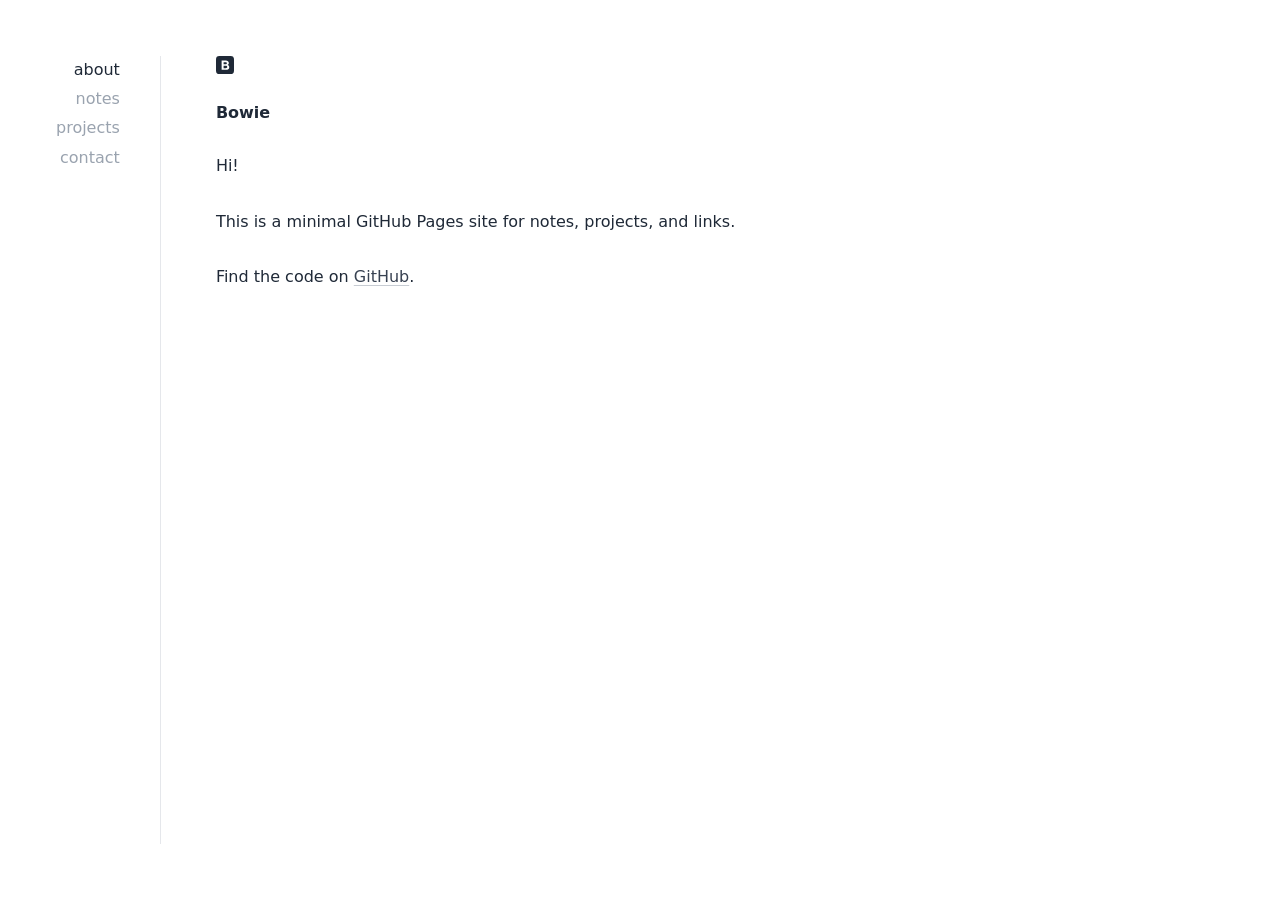
==== index.html @ 849b03dd "Publish portfolio template" ====
<!doctype html>
<html lang="en">
  <head>
    <meta charset="utf-8">
    <meta name="viewport" content="width=device-width, initial-scale=1">
    <meta name="description" content="Bowie's minimal GitHub Pages site.">
    <meta name="theme-color" content="#ffffff">
    <title>Bowie</title>
    <link rel="icon" href="assets/img/mark.svg" type="image/svg+xml">
    <link rel="stylesheet" href="assets/css/styles.css">
  </head>
  <body>
    <div class="layout">
      <nav class="nav" aria-label="Primary navigation">
        <a href="index.html" aria-current="page">about</a>
        <a href="notes.html">notes</a>
        <a href="projects.html">projects</a>
        <a href="contact.html">contact</a>
      </nav>

      <main class="content">
        <article>
          <img class="mark" src="assets/img/mark.svg" alt="">
          <h1>Bowie</h1>
          <p>Hi!</p>
          <p>This is a minimal GitHub Pages site for notes, projects, and links.</p>
          <p>Find the code on <a href="https://github.com/bowosc">GitHub</a>.</p>
        </article>
      </main>
    </div>
  </body>
</html>
---- assets/css/styles.css ----
:root {
  color-scheme: only light;
  --bg: #ffffff;
  --text: #1f2937;
  --muted: #9aa3af;
  --link: #374151;
  --line: #e5e7eb;
  --focus: #6b7280;
}

* {
  box-sizing: border-box;
}

html {
  min-width: 320px;
}

body {
  margin: 0;
  padding: 24px;
  background: var(--bg);
  color: var(--text);
  font-family: ui-sans-serif, system-ui, -apple-system, BlinkMacSystemFont, "Segoe UI", sans-serif;
  font-size: 14px;
  line-height: 1.7;
  letter-spacing: 0;
  text-rendering: optimizeLegibility;
}

.layout {
  display: flex;
  align-items: flex-start;
}

.nav {
  display: flex;
  flex-direction: column;
  flex: 0 0 72px;
  gap: 2px;
  padding-right: 24px;
  text-align: right;
  text-transform: lowercase;
}

.nav a {
  display: block;
  color: var(--muted);
  text-decoration: none;
}

.nav a:hover,
.nav a:focus-visible,
.nav a[aria-current="page"] {
  color: var(--text);
}

.nav a:focus-visible,
.content a:focus-visible {
  border-radius: 2px;
  outline: 1px dotted var(--focus);
  outline-offset: 2px;
}

.content {
  position: relative;
  max-width: 640px;
  min-height: calc(100vh - 48px);
  padding-left: 32px;
}

.content::before {
  position: absolute;
  top: 0;
  bottom: 0;
  left: 0;
  width: 1px;
  background: var(--line);
  content: "";
}

article {
  max-width: 560px;
}

.mark {
  display: block;
  width: 18px;
  height: 18px;
  margin: 0 0 28px;
}

h1 {
  margin: 0 0 28px;
  color: var(--text);
  font-size: 1rem;
  font-weight: 600;
  line-height: 1.4;
}

p {
  margin: 28px 0 0;
}

a {
  color: var(--link);
}

.content a {
  text-decoration: underline;
  text-decoration-color: #c7ccd3;
  text-underline-offset: 3px;
}

.content a:hover {
  text-decoration-color: var(--text);
}

.list {
  display: grid;
  gap: 6px;
  margin: 28px 0 0;
  padding: 0;
  list-style: none;
}

.list li {
  color: var(--muted);
}

time {
  color: var(--muted);
}

@media (min-width: 640px) {
  body {
    padding: 40px;
    font-size: 15px;
  }

  .nav {
    flex-basis: 80px;
    padding-right: 32px;
  }

  .content {
    min-height: calc(100vh - 80px);
    padding-left: 40px;
  }
}

@media (min-width: 900px) {
  body {
    padding: 56px;
    font-size: 16px;
  }

  .nav {
    padding-right: 40px;
  }

  .content {
    min-height: calc(100vh - 112px);
    padding-left: 56px;
  }
}

@media (max-width: 520px) {
  .layout {
    display: block;
  }

  .nav {
    flex-direction: row;
    justify-content: flex-end;
    gap: 10px;
    padding: 0 0 24px;
  }

  .content {
    min-height: auto;
    padding: 24px 0 0;
  }

  .content::before {
    right: 0;
    bottom: auto;
    width: auto;
    height: 1px;
  }
}
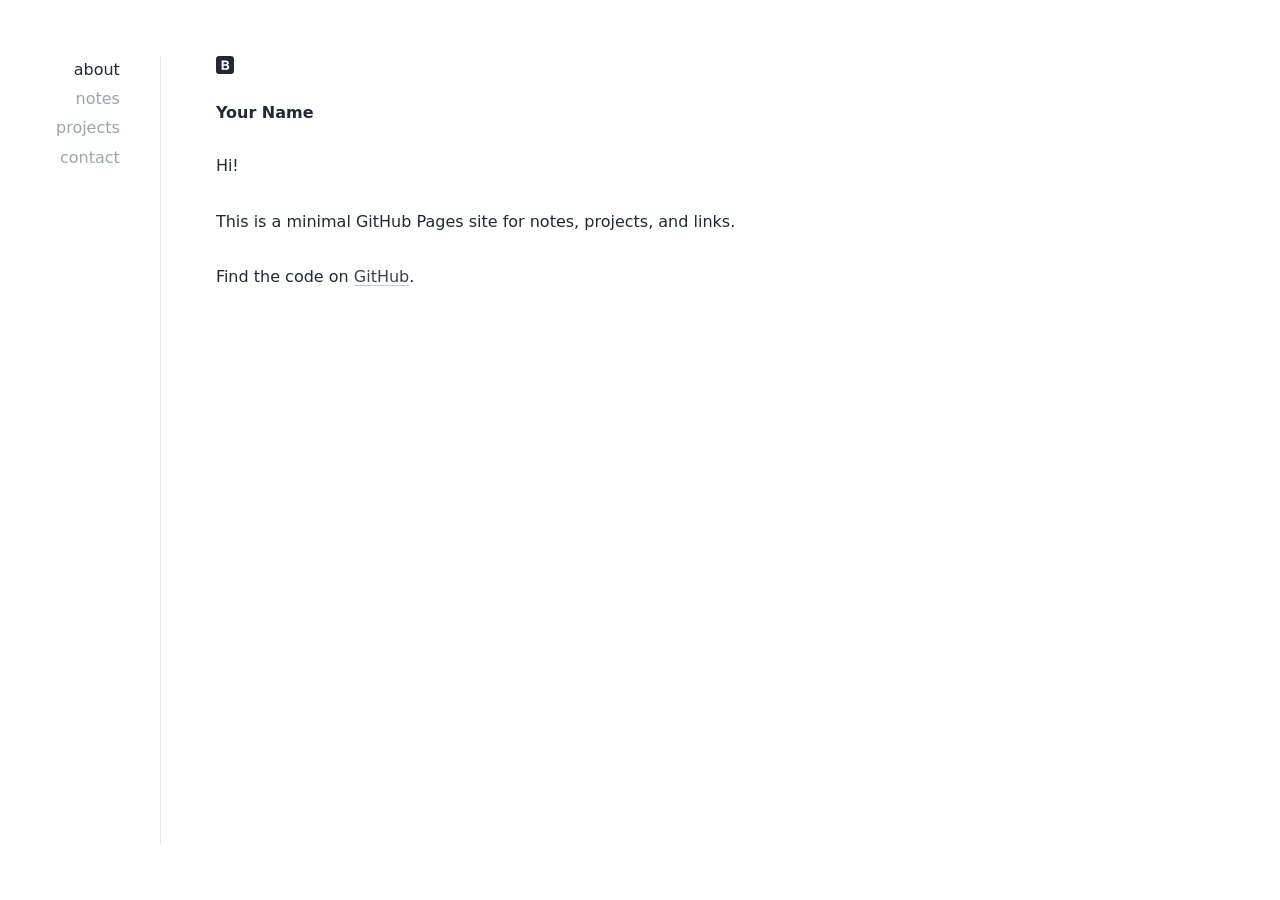
==== commit c50f6533: "Publish Classic portfolio template" ====
--- a/index.html
+++ b/index.html
@@ -3,9 +3,9 @@
   <head>
     <meta charset="utf-8">
     <meta name="viewport" content="width=device-width, initial-scale=1">
-    <meta name="description" content="Bowie's minimal GitHub Pages site.">
+    <meta name="description" content="A somewhat minimal GitHub Pages site.">
     <meta name="theme-color" content="#ffffff">
-    <title>Bowie</title>
+    <title>Your Site</title>
     <link rel="icon" href="assets/img/mark.svg" type="image/svg+xml">
     <link rel="stylesheet" href="assets/css/styles.css">
   </head>
@@ -21,10 +21,10 @@
       <main class="content">
         <article>
           <img class="mark" src="assets/img/mark.svg" alt="">
-          <h1>Bowie</h1>
+          <h1>Your Name</h1>
           <p>Hi!</p>
           <p>This is a minimal GitHub Pages site for notes, projects, and links.</p>
-          <p>Find the code on <a href="https://github.com/bowosc">GitHub</a>.</p>
+          <p>Find the code on <a href="https://github.com/">GitHub</a>.</p>
         </article>
       </main>
     </div>
--- a/assets/css/styles.css
+++ b/assets/css/styles.css
@@ -36,11 +36,13 @@
 .nav {
   display: flex;
   flex-direction: column;
-  flex: 0 0 72px;
+  /* Grow to fit the longest page name (so titles don't wrap), up to a sensible cap. */
+  flex: 0 0 auto;
+  min-width: 72px;
+  max-width: 240px;
   gap: 2px;
   padding-right: 24px;
   text-align: right;
-  text-transform: lowercase;
 }
 
 .nav a {
@@ -139,7 +141,7 @@
   }
 
   .nav {
-    flex-basis: 80px;
+    min-width: 80px;
     padding-right: 32px;
   }
 
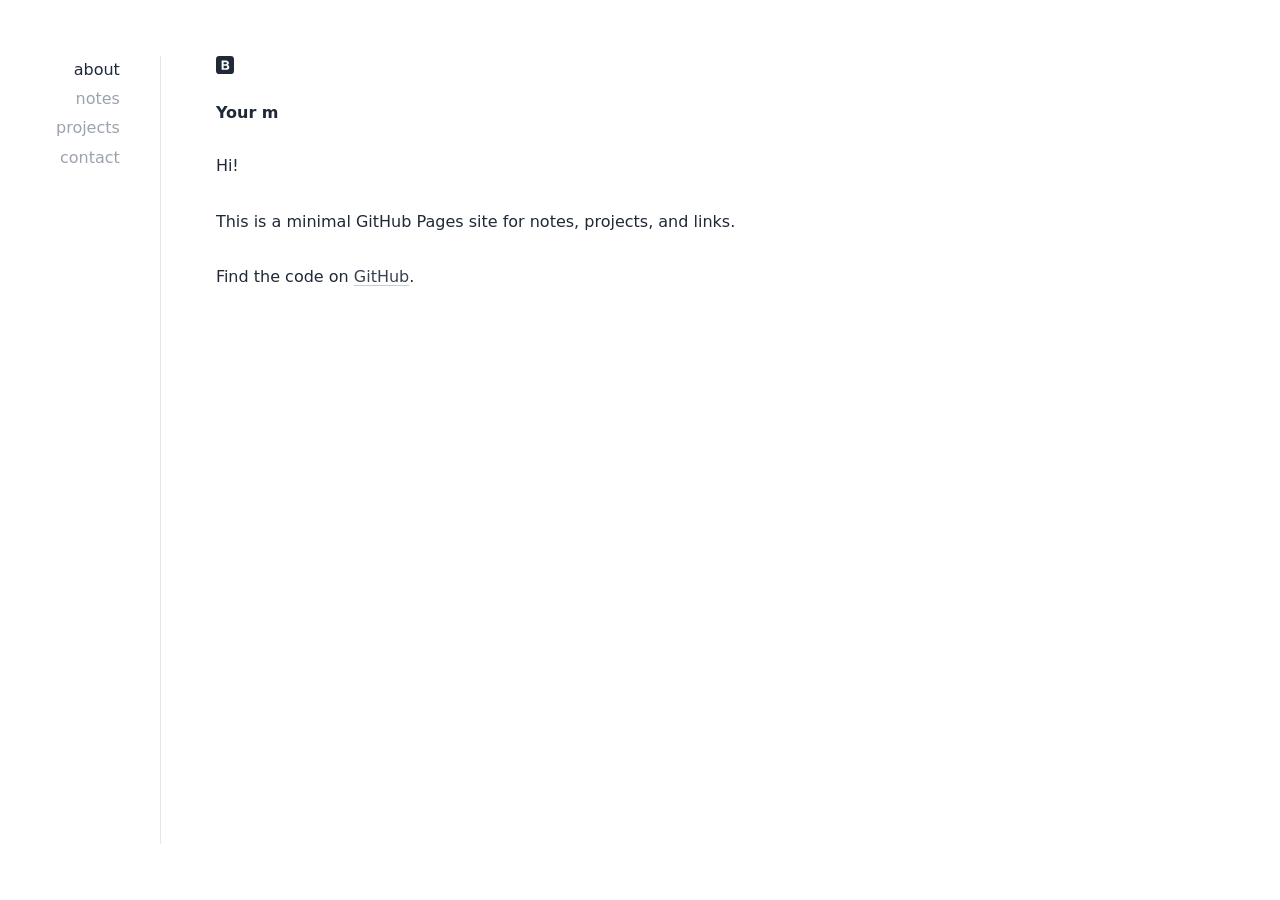
==== commit 5cc50253: "Edit site content" ====
--- a/index.html
+++ b/index.html
@@ -1,6 +1,5 @@
 <!doctype html>
-<html lang="en">
-  <head>
+<html lang="en"><head>
     <meta charset="utf-8">
     <meta name="viewport" content="width=device-width, initial-scale=1">
     <meta name="description" content="A somewhat minimal GitHub Pages site.">
@@ -21,12 +20,13 @@
       <main class="content">
         <article>
           <img class="mark" src="assets/img/mark.svg" alt="">
-          <h1>Your Name</h1>
+          <h1>Your m</h1>
           <p>Hi!</p>
           <p>This is a minimal GitHub Pages site for notes, projects, and links.</p>
           <p>Find the code on <a href="https://github.com/">GitHub</a>.</p>
         </article>
       </main>
     </div>
-  </body>
-</html>
+  
+
+</body></html>
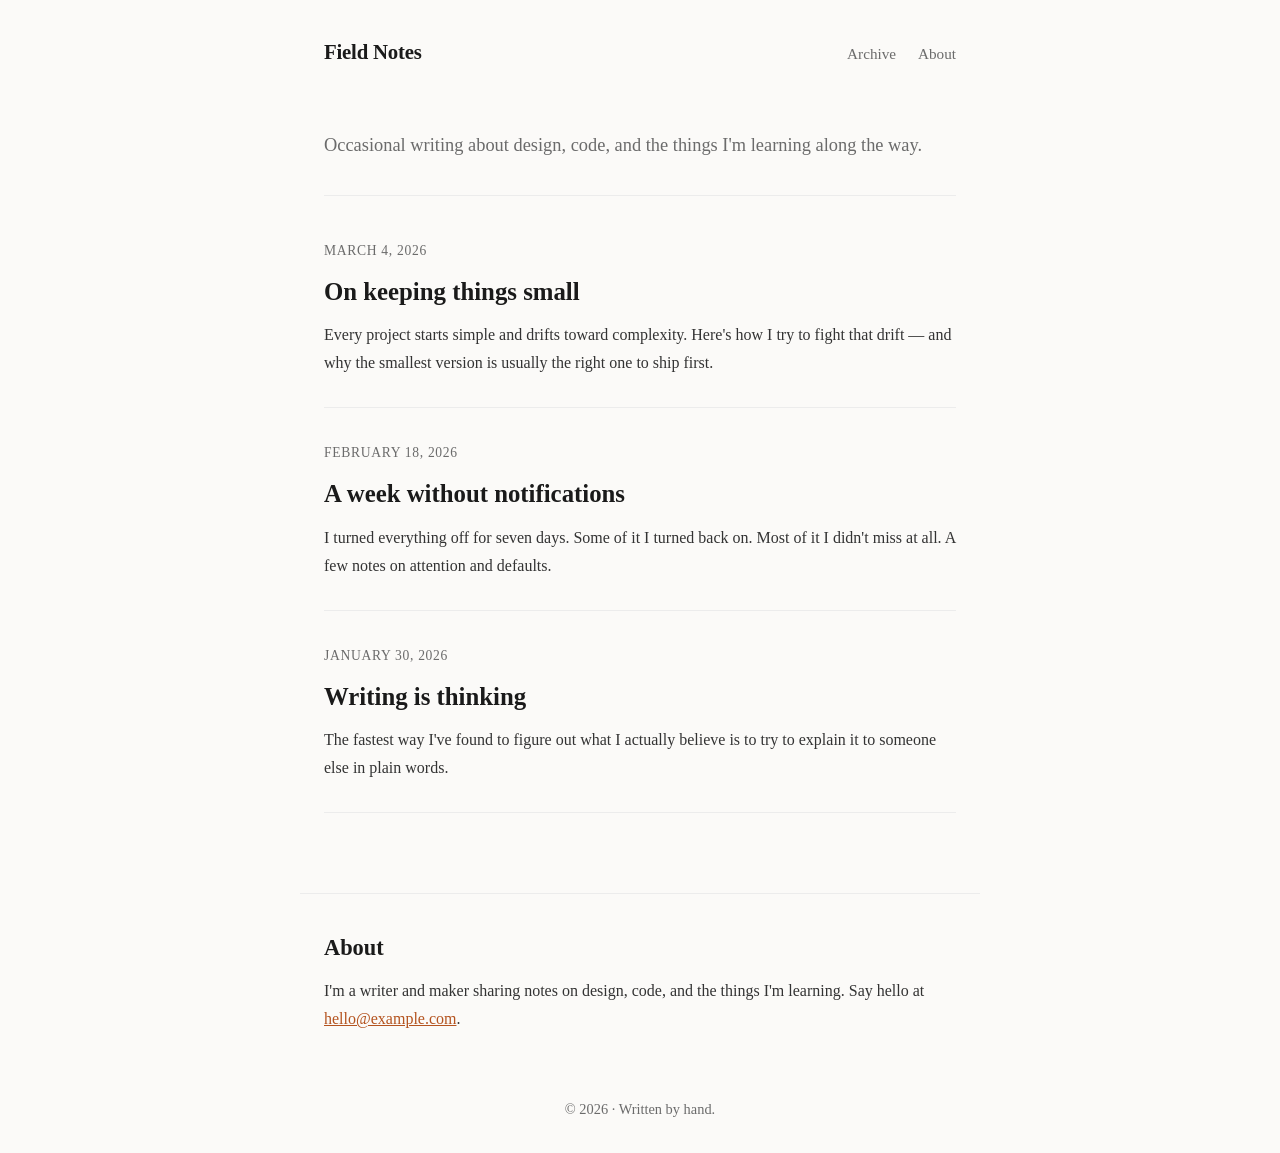
==== commit b16b3c7c: "Publish Minimal Blog template" ====
--- a/index.html
+++ b/index.html
@@ -1,32 +1,61 @@
 <!doctype html>
-<html lang="en"><head>
-    <meta charset="utf-8">
-    <meta name="viewport" content="width=device-width, initial-scale=1">
-    <meta name="description" content="A somewhat minimal GitHub Pages site.">
-    <meta name="theme-color" content="#ffffff">
-    <title>Your Site</title>
-    <link rel="icon" href="assets/img/mark.svg" type="image/svg+xml">
-    <link rel="stylesheet" href="assets/css/styles.css">
+<html lang="en">
+  <head>
+    <meta charset="utf-8" />
+    <meta name="viewport" content="width=device-width, initial-scale=1" />
+    <title>Field Notes</title>
+    <style>
+      :root { --ink: #1a1a1a; --muted: #6b6b6b; --accent: #b4531f; --line: #ececec; }
+      * { box-sizing: border-box; }
+      body { margin: 0; font-family: Georgia, "Times New Roman", serif; color: var(--ink); background: #fbfaf8; line-height: 1.75; }
+      nav { display: flex; justify-content: space-between; align-items: baseline; max-width: 680px; margin: 0 auto; padding: 34px 24px 0; }
+      nav .brand { font-size: 1.3rem; font-weight: 700; letter-spacing: -0.01em; }
+      nav a { color: var(--muted); text-decoration: none; margin-left: 18px; font-size: 0.95rem; }
+      nav a:hover { color: var(--accent); }
+      main { max-width: 680px; margin: 0 auto; padding: 40px 24px 80px; }
+      .lede { font-size: 1.15rem; color: var(--muted); border-bottom: 1px solid var(--line); padding-bottom: 34px; margin-bottom: 10px; }
+      article { padding: 30px 0; border-bottom: 1px solid var(--line); }
+      article .date { color: var(--muted); font-size: 0.85rem; text-transform: uppercase; letter-spacing: 0.05em; }
+      article h2 { margin: 6px 0 8px; font-size: 1.55rem; }
+      article h2 a { color: var(--ink); text-decoration: none; }
+      article h2 a:hover { color: var(--accent); }
+      article p { margin: 0; color: #333; }
+      footer { text-align: center; color: var(--muted); padding: 30px; font-size: 0.9rem; }
+    </style>
   </head>
   <body>
-    <div class="layout">
-      <nav class="nav" aria-label="Primary navigation">
-        <a href="index.html" aria-current="page">about</a>
-        <a href="notes.html">notes</a>
-        <a href="projects.html">projects</a>
-        <a href="contact.html">contact</a>
-      </nav>
+    <nav>
+      <span class="brand">Field Notes</span>
+      <div>
+        <a href="#posts">Archive</a>
+        <a href="#about">About</a>
+      </div>
+    </nav>
+    <main id="posts">
+      <p class="lede">Occasional writing about design, code, and the things I'm learning along the way.</p>
 
-      <main class="content">
-        <article>
-          <img class="mark" src="assets/img/mark.svg" alt="">
-          <h1>Your m</h1>
-          <p>Hi!</p>
-          <p>This is a minimal GitHub Pages site for notes, projects, and links.</p>
-          <p>Find the code on <a href="https://github.com/">GitHub</a>.</p>
-        </article>
-      </main>
-    </div>
-  
+      <article>
+        <span class="date">March 4, 2026</span>
+        <h2><a href="#">On keeping things small</a></h2>
+        <p>Every project starts simple and drifts toward complexity. Here's how I try to fight that drift — and why the smallest version is usually the right one to ship first.</p>
+      </article>
 
-</body></html>+      <article>
+        <span class="date">February 18, 2026</span>
+        <h2><a href="#">A week without notifications</a></h2>
+        <p>I turned everything off for seven days. Some of it I turned back on. Most of it I didn't miss at all. A few notes on attention and defaults.</p>
+      </article>
+
+      <article>
+        <span class="date">January 30, 2026</span>
+        <h2><a href="#">Writing is thinking</a></h2>
+        <p>The fastest way I've found to figure out what I actually believe is to try to explain it to someone else in plain words.</p>
+      </article>
+    </main>
+    <section id="about" style="max-width:680px;margin:0 auto;padding:34px 24px;border-top:1px solid var(--line);">
+      <h2 style="font-size:1.4rem;margin:0 0 10px;">About</h2>
+      <p style="margin:0;color:#333;">I'm a writer and maker sharing notes on design, code, and the things I'm learning. Say hello at <a href="mailto:hello@example.com" style="color:var(--accent);">hello@example.com</a>.</p>
+    </section>
+    <footer>© 2026 · Written by hand.</footer>
+  </body>
+</html>
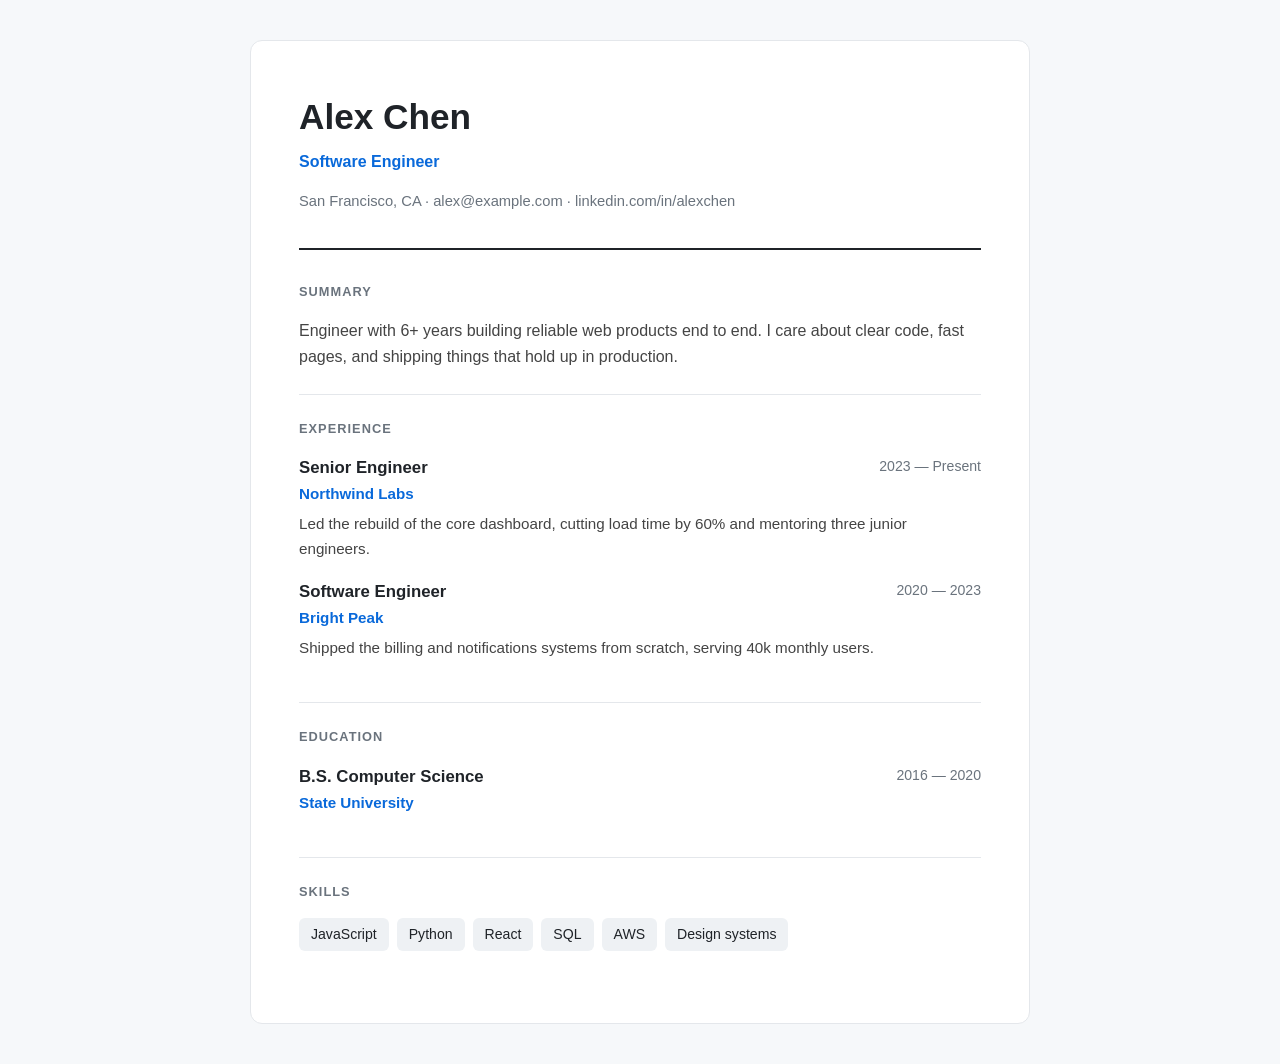
==== commit 5e094f23: "Switch template" ====
--- a/index.html
+++ b/index.html
@@ -1,61 +1,74 @@
 <!doctype html>
-<html lang="en">
-  <head>
-    <meta charset="utf-8" />
-    <meta name="viewport" content="width=device-width, initial-scale=1" />
-    <title>Field Notes</title>
+<html lang="en"><head>
+    <meta charset="utf-8">
+    <meta name="viewport" content="width=device-width, initial-scale=1">
+    <title>Alex Chen — Resume</title>
     <style>
-      :root { --ink: #1a1a1a; --muted: #6b6b6b; --accent: #b4531f; --line: #ececec; }
+      :root { --ink: #1f2328; --muted: #6a737d; --accent: #0969da; --line: #e4e7eb; }
       * { box-sizing: border-box; }
-      body { margin: 0; font-family: Georgia, "Times New Roman", serif; color: var(--ink); background: #fbfaf8; line-height: 1.75; }
-      nav { display: flex; justify-content: space-between; align-items: baseline; max-width: 680px; margin: 0 auto; padding: 34px 24px 0; }
-      nav .brand { font-size: 1.3rem; font-weight: 700; letter-spacing: -0.01em; }
-      nav a { color: var(--muted); text-decoration: none; margin-left: 18px; font-size: 0.95rem; }
-      nav a:hover { color: var(--accent); }
-      main { max-width: 680px; margin: 0 auto; padding: 40px 24px 80px; }
-      .lede { font-size: 1.15rem; color: var(--muted); border-bottom: 1px solid var(--line); padding-bottom: 34px; margin-bottom: 10px; }
-      article { padding: 30px 0; border-bottom: 1px solid var(--line); }
-      article .date { color: var(--muted); font-size: 0.85rem; text-transform: uppercase; letter-spacing: 0.05em; }
-      article h2 { margin: 6px 0 8px; font-size: 1.55rem; }
-      article h2 a { color: var(--ink); text-decoration: none; }
-      article h2 a:hover { color: var(--accent); }
-      article p { margin: 0; color: #333; }
-      footer { text-align: center; color: var(--muted); padding: 30px; font-size: 0.9rem; }
+      body { margin: 0; font-family: -apple-system, BlinkMacSystemFont, "Segoe UI", Helvetica, Arial, sans-serif; color: var(--ink); background: #f6f8fa; line-height: 1.6; }
+      main { max-width: 780px; margin: 40px auto; background: #fff; border: 1px solid var(--line); border-radius: 12px; padding: 48px; }
+      header { border-bottom: 2px solid var(--ink); padding-bottom: 20px; margin-bottom: 8px; }
+      header h1 { margin: 0; font-size: 2.2rem; }
+      header .role { color: var(--accent); font-weight: 700; margin: 4px 0 10px; }
+      header .contact { color: var(--muted); font-size: 0.92rem; }
+      header .contact a { color: var(--muted); text-decoration: none; }
+      section { padding: 24px 0; border-bottom: 1px solid var(--line); }
+      section:last-of-type { border-bottom: none; }
+      h2 { font-size: 0.8rem; text-transform: uppercase; letter-spacing: 0.08em; color: var(--muted); margin: 0 0 16px; }
+      .item { margin-bottom: 18px; }
+      .item .top { display: flex; justify-content: space-between; gap: 12px; }
+      .item h3 { margin: 0; font-size: 1.05rem; }
+      .item .when { color: var(--muted); font-size: 0.88rem; white-space: nowrap; }
+      .item .org { color: var(--accent); font-weight: 600; font-size: 0.95rem; }
+      .item p { margin: 6px 0 0; color: #444; font-size: 0.95rem; }
+      .skills { display: flex; flex-wrap: wrap; gap: 8px; }
+      .skills span { background: #eef1f4; border-radius: 6px; padding: 5px 12px; font-size: 0.88rem; }
+      @media (max-width: 600px) { main { padding: 28px; margin: 16px; } }
     </style>
   </head>
   <body>
-    <nav>
-      <span class="brand">Field Notes</span>
-      <div>
-        <a href="#posts">Archive</a>
-        <a href="#about">About</a>
-      </div>
-    </nav>
-    <main id="posts">
-      <p class="lede">Occasional writing about design, code, and the things I'm learning along the way.</p>
+    <main>
+      <header>
+        <h1>Alex Chen</h1>
+        <p class="role">Software Engineer</p>
+        <p class="contact">San Francisco, CA · <a href="mailto:alex@example.com">alex@example.com</a> · <a href="#">linkedin.com/in/alexchen</a></p>
+      </header>
 
-      <article>
-        <span class="date">March 4, 2026</span>
-        <h2><a href="#">On keeping things small</a></h2>
-        <p>Every project starts simple and drifts toward complexity. Here's how I try to fight that drift — and why the smallest version is usually the right one to ship first.</p>
-      </article>
+      <section>
+        <h2>Summary</h2>
+        <p style="margin:0;color:#444;">Engineer with 6+ years building reliable web products end to end. I care about clear code, fast pages, and shipping things that hold up in production.</p>
+      </section>
 
-      <article>
-        <span class="date">February 18, 2026</span>
-        <h2><a href="#">A week without notifications</a></h2>
-        <p>I turned everything off for seven days. Some of it I turned back on. Most of it I didn't miss at all. A few notes on attention and defaults.</p>
-      </article>
+      <section>
+        <h2>Experience</h2>
+        
+        
+      <div class="item">
+          <div class="top"><h3>Senior Engineer</h3><span class="when">2023 — Present</span></div>
+          <div class="org">Northwind Labs</div>
+          <p>Led the rebuild of the core dashboard, cutting load time by 60% and mentoring three junior engineers.</p>
+        </div><div class="item">
+          <div class="top"><h3>Software Engineer</h3><span class="when">2020 — 2023</span></div>
+          <div class="org">Bright Peak</div>
+          <p>Shipped the billing and notifications systems from scratch, serving 40k monthly users.</p>
+        </div></section>
 
-      <article>
-        <span class="date">January 30, 2026</span>
-        <h2><a href="#">Writing is thinking</a></h2>
-        <p>The fastest way I've found to figure out what I actually believe is to try to explain it to someone else in plain words.</p>
-      </article>
+      <section>
+        <h2>Education</h2>
+        <div class="item">
+          <div class="top"><h3>B.S. Computer Science</h3><span class="when">2016 — 2020</span></div>
+          <div class="org">State University</div>
+        </div>
+      </section>
+
+      <section>
+        <h2>Skills</h2>
+        <div class="skills">
+          <span>JavaScript</span><span>Python</span><span>React</span><span>SQL</span><span>AWS</span><span>Design systems</span>
+        </div>
+      </section>
     </main>
-    <section id="about" style="max-width:680px;margin:0 auto;padding:34px 24px;border-top:1px solid var(--line);">
-      <h2 style="font-size:1.4rem;margin:0 0 10px;">About</h2>
-      <p style="margin:0;color:#333;">I'm a writer and maker sharing notes on design, code, and the things I'm learning. Say hello at <a href="mailto:hello@example.com" style="color:var(--accent);">hello@example.com</a>.</p>
-    </section>
-    <footer>© 2026 · Written by hand.</footer>
-  </body>
-</html>
+  
+
+</body></html>
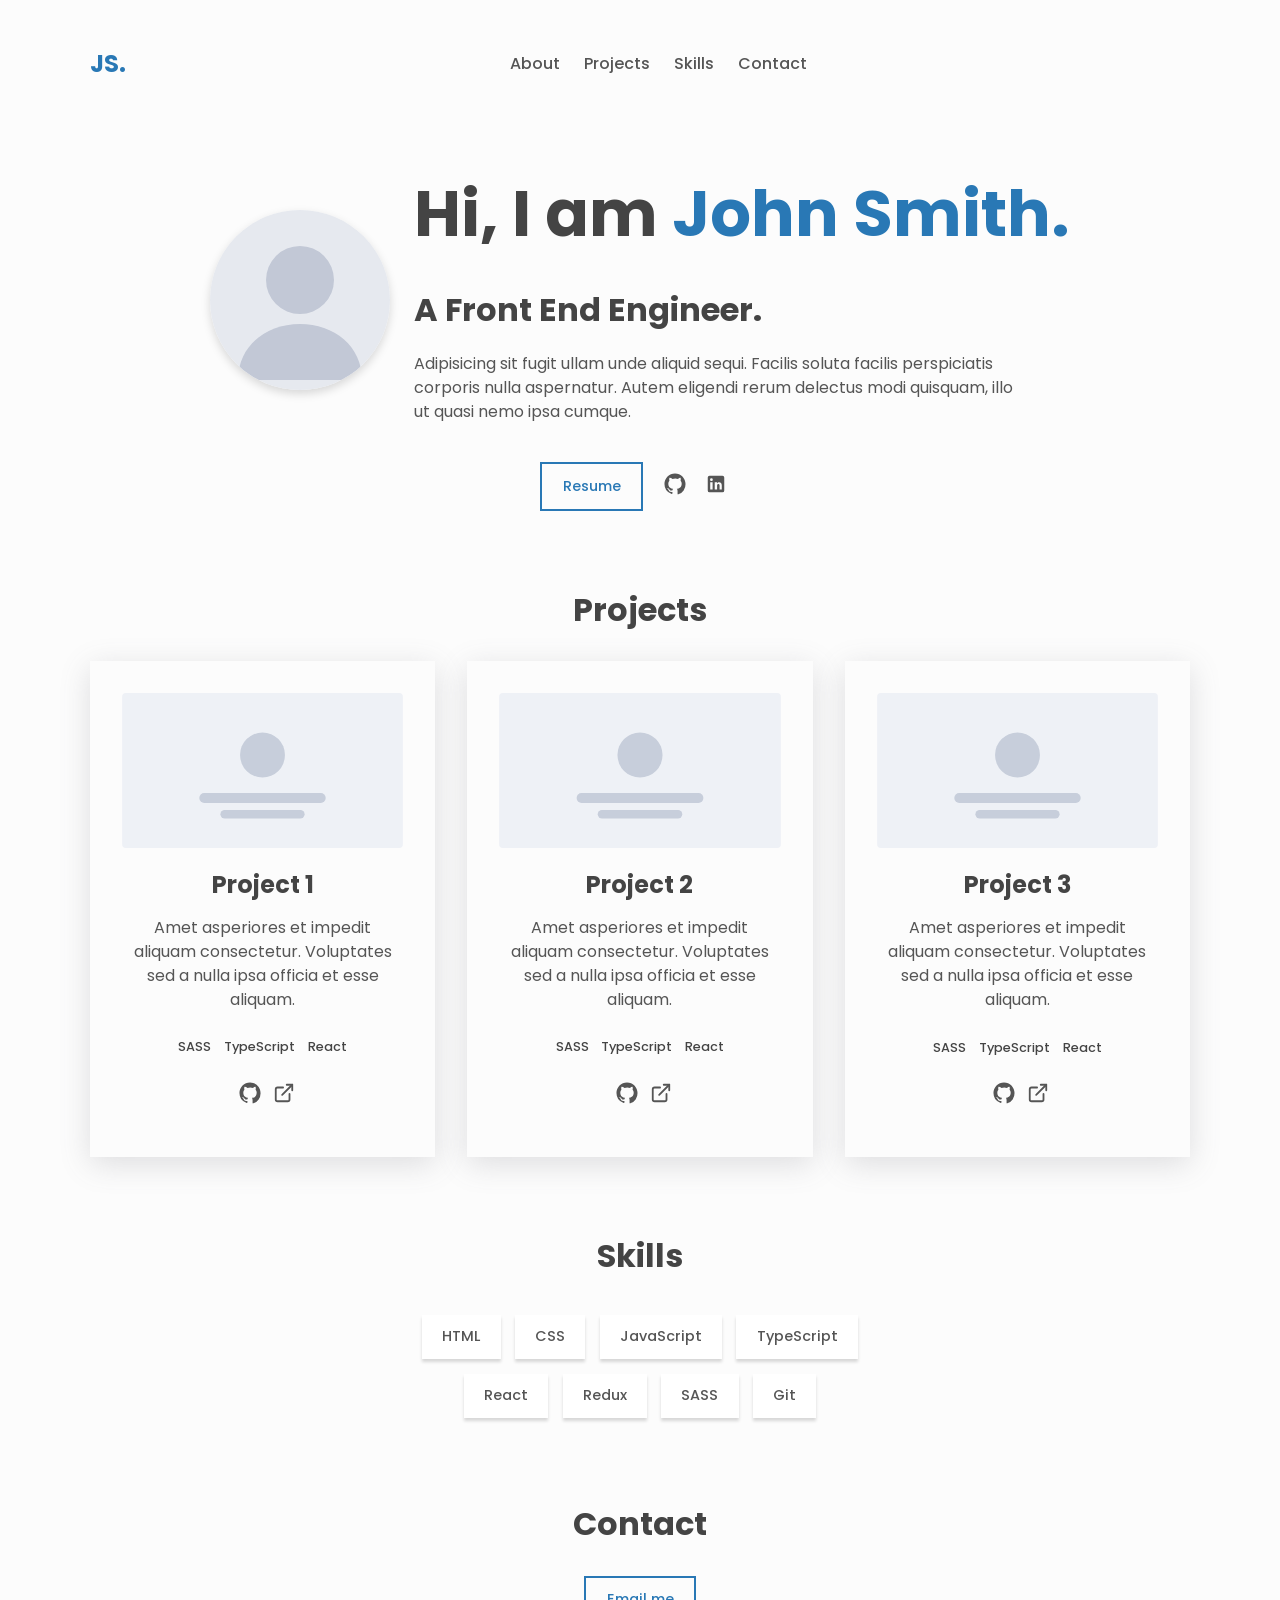
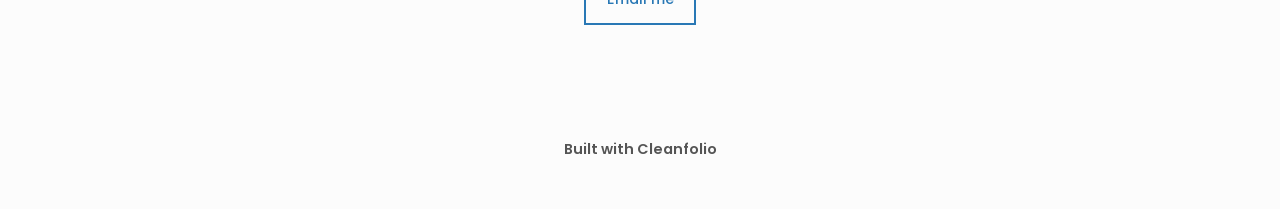
==== commit adb614d9: "Switch template" ====
--- a/index.html
+++ b/index.html
@@ -2,73 +2,144 @@
 <html lang="en"><head>
     <meta charset="utf-8">
     <meta name="viewport" content="width=device-width, initial-scale=1">
-    <title>Alex Chen — Resume</title>
-    <style>
-      :root { --ink: #1f2328; --muted: #6a737d; --accent: #0969da; --line: #e4e7eb; }
-      * { box-sizing: border-box; }
-      body { margin: 0; font-family: -apple-system, BlinkMacSystemFont, "Segoe UI", Helvetica, Arial, sans-serif; color: var(--ink); background: #f6f8fa; line-height: 1.6; }
-      main { max-width: 780px; margin: 40px auto; background: #fff; border: 1px solid var(--line); border-radius: 12px; padding: 48px; }
-      header { border-bottom: 2px solid var(--ink); padding-bottom: 20px; margin-bottom: 8px; }
-      header h1 { margin: 0; font-size: 2.2rem; }
-      header .role { color: var(--accent); font-weight: 700; margin: 4px 0 10px; }
-      header .contact { color: var(--muted); font-size: 0.92rem; }
-      header .contact a { color: var(--muted); text-decoration: none; }
-      section { padding: 24px 0; border-bottom: 1px solid var(--line); }
-      section:last-of-type { border-bottom: none; }
-      h2 { font-size: 0.8rem; text-transform: uppercase; letter-spacing: 0.08em; color: var(--muted); margin: 0 0 16px; }
-      .item { margin-bottom: 18px; }
-      .item .top { display: flex; justify-content: space-between; gap: 12px; }
-      .item h3 { margin: 0; font-size: 1.05rem; }
-      .item .when { color: var(--muted); font-size: 0.88rem; white-space: nowrap; }
-      .item .org { color: var(--accent); font-weight: 600; font-size: 0.95rem; }
-      .item p { margin: 6px 0 0; color: #444; font-size: 0.95rem; }
-      .skills { display: flex; flex-wrap: wrap; gap: 8px; }
-      .skills span { background: #eef1f4; border-radius: 6px; padding: 5px 12px; font-size: 0.88rem; }
-      @media (max-width: 600px) { main { padding: 28px; margin: 16px; } }
-    </style>
+    <meta name="description" content="A clean, minimal personal portfolio.">
+    <title>Cleanfolio</title>
+    <link rel="preconnect" href="https://fonts.googleapis.com">
+    <link rel="preconnect" href="https://fonts.gstatic.com" crossorigin="">
+    <link href="https://fonts.googleapis.com/css2?family=Poppins:wght@400;500;600;700&amp;display=swap" rel="stylesheet">
+    <link rel="icon" href="assets/img/favicon.svg" type="image/svg+xml">
+    <link rel="stylesheet" href="assets/css/styles.css">
   </head>
   <body>
-    <main>
-      <header>
-        <h1>Alex Chen</h1>
-        <p class="role">Software Engineer</p>
-        <p class="contact">San Francisco, CA · <a href="mailto:alex@example.com">alex@example.com</a> · <a href="#">linkedin.com/in/alexchen</a></p>
+    <div class="app light" id="top">
+      <header class="header center">
+        <h3><a href="#top" class="link">JS.</a></h3>
+        <nav class="center nav" aria-label="Primary">
+          <ul class="nav__list">
+            <li class="nav__list-item"><a href="#about" class="link link--nav">About</a></li>
+            <li class="nav__list-item"><a href="#projects" class="link link--nav">Projects</a></li>
+            <li class="nav__list-item"><a href="#skills" class="link link--nav">Skills</a></li>
+            <li class="nav__list-item"><a href="#contact" class="link link--nav">Contact</a></li>
+          </ul>
+        </nav>
       </header>
 
-      <section>
-        <h2>Summary</h2>
-        <p style="margin:0;color:#444;">Engineer with 6+ years building reliable web products end to end. I care about clear code, fast pages, and shipping things that hold up in production.</p>
-      </section>
+      <main>
+        <div class="about center" id="about">
+          <div class="about__header">
+            <img src="assets/img/avatar.svg" alt="John Smith" class="about__picture">
+            <div class="about__intro">
+              <h1>Hi, I am <span class="about__name">John Smith.</span></h1>
+              <h2 class="about__role">A Front End Engineer.</h2>
+              <p class="about__desc">
+                Adipisicing sit fugit ullam unde aliquid sequi. Facilis soluta facilis
+                perspiciatis corporis nulla aspernatur. Autem eligendi rerum delectus modi
+                quisquam, illo ut quasi nemo ipsa cumque.
+              </p>
+            </div>
+          </div>
 
-      <section>
-        <h2>Experience</h2>
-        
-        
-      <div class="item">
-          <div class="top"><h3>Senior Engineer</h3><span class="when">2023 — Present</span></div>
-          <div class="org">Northwind Labs</div>
-          <p>Led the rebuild of the core dashboard, cutting load time by 60% and mentoring three junior engineers.</p>
-        </div><div class="item">
-          <div class="top"><h3>Software Engineer</h3><span class="when">2020 — 2023</span></div>
-          <div class="org">Bright Peak</div>
-          <p>Shipped the billing and notifications systems from scratch, serving 40k monthly users.</p>
-        </div></section>
+          <div class="about__contact center">
+            <a href="https://example.com"><span class="btn btn--outline">Resume</span></a>
+            <a href="https://github.com" aria-label="github" class="link link--icon">
+              <img src="assets/img/github.svg" alt="GitHub" class="icon">
+            </a>
+            <a href="https://linkedin.com" aria-label="linkedin" class="link link--icon">
+              <img src="assets/img/linkedin.svg" alt="LinkedIn" class="icon">
+            </a>
+          </div>
+        </div>
 
-      <section>
-        <h2>Education</h2>
-        <div class="item">
-          <div class="top"><h3>B.S. Computer Science</h3><span class="when">2016 — 2020</span></div>
-          <div class="org">State University</div>
-        </div>
-      </section>
+        <section id="projects" class="section projects">
+          <h2 class="section__title">Projects</h2>
 
-      <section>
-        <h2>Skills</h2>
-        <div class="skills">
-          <span>JavaScript</span><span>Python</span><span>React</span><span>SQL</span><span>AWS</span><span>Design systems</span>
-        </div>
-      </section>
-    </main>
+          <div class="projects__grid">
+            <div class="project">
+              <img src="assets/img/project.svg" alt="Project 1 screenshot" style="width: 100%; object-fit: cover">
+              <h3>Project 1</h3>
+              <p class="project__description">
+                Amet asperiores et impedit aliquam consectetur. Voluptates sed a nulla ipsa
+                officia et esse aliquam.
+              </p>
+              <ul class="project__stack">
+                <li class="project__stack-item">SASS</li>
+                <li class="project__stack-item">TypeScript</li>
+                <li class="project__stack-item">React</li>
+              </ul>
+              <a href="https://github.com" aria-label="source code" class="link link--icon">
+                <img src="assets/img/github.svg" alt="Source code" class="icon">
+              </a>
+              <a href="https://github.com" aria-label="live preview" class="link link--icon">
+                <img src="assets/img/external.svg" alt="Live preview" class="icon">
+              </a>
+            </div>
+
+            <div class="project">
+              <img src="assets/img/project.svg" alt="Project 2 screenshot" style="width: 100%; object-fit: cover">
+              <h3>Project 2</h3>
+              <p class="project__description">
+                Amet asperiores et impedit aliquam consectetur. Voluptates sed a nulla ipsa
+                officia et esse aliquam.
+              </p>
+              <ul class="project__stack">
+                <li class="project__stack-item">SASS</li>
+                <li class="project__stack-item">TypeScript</li>
+                <li class="project__stack-item">React</li>
+              </ul>
+              <a href="https://github.com" aria-label="source code" class="link link--icon">
+                <img src="assets/img/github.svg" alt="Source code" class="icon">
+              </a>
+              <a href="https://github.com" aria-label="live preview" class="link link--icon">
+                <img src="assets/img/external.svg" alt="Live preview" class="icon">
+              </a>
+            </div>
+
+            <div class="project">
+              <img src="assets/img/project.svg" alt="Project 3 screenshot" style="width: 100%; object-fit: cover">
+              <h3>Project 3</h3>
+              <p class="project__description">
+                Amet asperiores et impedit aliquam consectetur. Voluptates sed a nulla ipsa
+                officia et esse aliquam.
+              </p>
+              <ul class="project__stack">
+                <li class="project__stack-item">SASS</li>
+                <li class="project__stack-item">TypeScript</li>
+                <li class="project__stack-item">React</li>
+              </ul>
+              <a href="https://github.com" aria-label="source code" class="link link--icon">
+                <img src="assets/img/github.svg" alt="Source code" class="icon">
+              </a>
+              <a href="https://github.com" aria-label="live preview" class="link link--icon">
+                <img src="assets/img/external.svg" alt="Live preview" class="icon">
+              </a>
+            </div>
+          </div>
+        </section>
+
+        <section class="section skills" id="skills">
+          <h2 class="section__title">Skills</h2>
+          <ul class="skills__list">
+            <li class="skills__list-item btn btn--plain">HTML</li>
+            <li class="skills__list-item btn btn--plain">CSS</li>
+            <li class="skills__list-item btn btn--plain">JavaScript</li>
+            <li class="skills__list-item btn btn--plain">TypeScript</li>
+            <li class="skills__list-item btn btn--plain">React</li>
+            <li class="skills__list-item btn btn--plain">Redux</li>
+            <li class="skills__list-item btn btn--plain">SASS</li>
+            <li class="skills__list-item btn btn--plain">Git</li>
+          </ul>
+        </section>
+
+        <section class="section contact center" id="contact">
+          <h2 class="section__title">Contact</h2>
+          <a href="mailto:johnsmith@mail.com"><span class="btn btn--outline">Email me</span></a>
+        </section>
+      </main>
+
+      <footer class="footer">
+        <a href="https://github.com/rjshkhr/cleanfolio" class="link footer__link">Built with Cleanfolio</a>
+      </footer>
+    </div>
   
 
 </body></html>
--- a/assets/css/styles.css
+++ b/assets/css/styles.css
@@ -0,0 +1,359 @@
+/* Cleanfolio — static, light-theme adaptation of https://github.com/rjshkhr/cleanfolio */
+
+* {
+  padding: 0;
+  margin: 0;
+  border: 0;
+  outline: 0;
+  box-sizing: border-box;
+}
+
+html {
+  scroll-behavior: smooth;
+}
+
+:root,
+.light {
+  --clr-bg: #fcfcfc;
+  --clr-bg-alt: #fff;
+  --clr-fg: #555;
+  --clr-fg-alt: #444;
+  --clr-primary: #2978b5;
+  --shadow: rgba(100, 100, 111, 0.2) 0px 7px 29px 0px;
+}
+
+body {
+  font-family: 'Poppins', sans-serif;
+  line-height: 1.5;
+  color: var(--clr-fg);
+  background-color: var(--clr-bg);
+}
+
+h1,
+h2,
+h3,
+h4 {
+  line-height: 1.2;
+  color: var(--clr-fg-alt);
+}
+
+h1 {
+  font-size: 4rem;
+}
+
+h2 {
+  font-size: 2rem;
+}
+
+h3 {
+  font-size: 1.5rem;
+}
+
+h4 {
+  font-size: 1.3rem;
+}
+
+ul {
+  list-style-type: none;
+}
+
+a {
+  text-decoration: none;
+  color: inherit;
+}
+
+button {
+  cursor: pointer;
+}
+
+main {
+  max-width: 1100px;
+  width: 95%;
+  margin: 0 auto;
+}
+
+.center {
+  display: flex;
+  align-items: center;
+  margin:auto;
+}
+
+.section {
+  margin-top: 5em;
+}
+
+.section__title {
+  text-align: center;
+  margin-bottom: 1em;
+}
+
+/* Links */
+.link {
+  color: var(--clr-primary);
+  padding: 0 0 0.3em 0;
+  position: relative;
+}
+
+.link::before {
+  content: '';
+  display: inline;
+  width: 0%;
+  height: 0.2em;
+  position: absolute;
+  bottom: 0;
+  background-color: var(--clr-primary);
+  transition: width 0.2s ease-in;
+}
+
+.link:hover::before,
+.link:focus::before {
+  width: 100%;
+}
+
+.link--nav {
+  color: var(--clr-fg);
+  font-weight: 500;
+}
+
+.link--icon {
+  color: var(--clr-fg);
+  display: inline-flex;
+}
+
+.link--icon svg,
+.link--icon img,
+.icon {
+  width: 22px;
+  height: 22px;
+}
+
+/* Buttons */
+.btn {
+  display: block;
+  cursor: pointer;
+  padding: 0.8em 1.4em;
+  font-weight: 500;
+  font-size: 0.9rem;
+  transition: transform 0.2s ease-in-out;
+}
+
+.btn--outline {
+  color: var(--clr-primary);
+  border: 2px solid var(--clr-primary);
+  position: relative;
+  overflow: hidden;
+  z-index: 1;
+}
+
+.btn--outline:hover,
+.btn--outline:focus {
+  color: var(--clr-bg);
+}
+
+.btn--outline:before {
+  content: '';
+  position: absolute;
+  background-color: var(--clr-primary);
+  right: 100%;
+  bottom: 0;
+  left: 0;
+  top: 0;
+  z-index: -1;
+  transition: right 0.2s ease-in-out;
+}
+
+.btn--outline:hover:before,
+.btn--outline:focus:before {
+  right: 0;
+}
+
+.btn--plain {
+  text-transform: initial;
+  background-color: var(--clr-bg-alt);
+  box-shadow: rgba(0, 0, 0, 0.15) 0px 3px 3px 0px;
+  border: 0;
+}
+
+.btn--plain:hover {
+  transform: translateY(-4px);
+}
+
+/* Header / nav */
+.header {
+  height: 8em;
+  max-width: 1100px;
+  width: 95%;
+  margin: 0 auto;
+  justify-content: space-between;
+}
+
+.nav__list {
+  margin-right: 1.5em;
+  display: flex;
+}
+
+.nav__list-item {
+  margin-left: 1.5em;
+}
+
+/* About */
+.about {
+  flex-direction: column;
+  margin-top: 3em;
+  align-items: flex-start;
+}
+
+.about__header {
+  display: flex;
+  align-items: center;
+  gap: 1.5rem;
+  margin-bottom: 1.5rem;
+  margin:auto;
+}
+
+.about__picture {
+  width: 180px;
+  height: 180px;
+  border-radius: 70%;
+  object-fit: cover;
+  box-shadow: 0 4px 10px rgba(0, 0, 0, 0.15);
+}
+
+.about__intro {
+  display: flex;
+  flex-direction: column;
+}
+
+.about__name {
+  color: var(--clr-primary);
+}
+
+.about__role {
+  margin-top: 1.2em;
+}
+
+.about__desc {
+  font-size: 1rem;
+  max-width: 600px;
+  margin-top: 1.4em;
+}
+
+.about__contact {
+  margin-top: 2.4em;
+  gap: 0.4em;
+}
+
+.about .btn--outline {
+  margin-right: 1em;
+}
+
+.about .link--icon {
+  margin-right: 0.8em;
+}
+
+/* Projects */
+.projects__grid {
+  max-width: 1100px;
+  margin: 0 auto;
+  display: grid;
+  grid-template-columns: repeat(auto-fit, minmax(18em, 1fr));
+  grid-gap: 2em;
+}
+
+.project {
+  padding: 2em;
+  margin: 0 auto;
+  width: 100%;
+  text-align: center;
+  box-shadow: var(--shadow);
+  transition: transform 0.2s linear;
+}
+
+.project:hover {
+  transform: translateY(-7px);
+}
+
+.project img {
+  border-radius: 4px;
+  margin-bottom: 1em;
+}
+
+.project__description {
+  margin-top: 1em;
+}
+
+.project__stack {
+  display: flex;
+  flex-wrap: wrap;
+  justify-content: center;
+  margin: 1.2em 0;
+}
+
+.project__stack-item {
+  margin: 0.5em;
+  font-weight: 500;
+  font-size: 0.8rem;
+  color: var(--clr-fg-alt);
+}
+
+.project .link--icon {
+  margin-left: 0.5em;
+}
+
+/* Skills */
+.skills__list {
+  max-width: 450px;
+  width: 95%;
+  margin: 0 auto;
+  display: flex;
+  flex-wrap: wrap;
+  justify-content: center;
+}
+
+.skills__list-item {
+  margin: 0.5em;
+}
+
+/* Contact */
+.contact {
+  flex-direction: column;
+}
+
+/* Footer */
+.footer {
+  padding: 3em 0;
+  margin-top: 4em;
+  text-align: center;
+}
+
+.footer__link {
+  font-size: 0.9rem;
+  font-weight: 600;
+  color: var(--clr-fg);
+}
+
+@media (max-width: 900px) {
+  h1 {
+    font-size: 2.6rem;
+  }
+}
+
+@media (max-width: 600px) {
+  .header {
+    height: 6em;
+  }
+
+  .section {
+    margin-top: 4em;
+  }
+
+  .about__header {
+    flex-direction: column;
+    align-items: flex-start;
+  }
+
+  .footer {
+    padding: 2em;
+    margin-top: 3em;
+  }
+}
